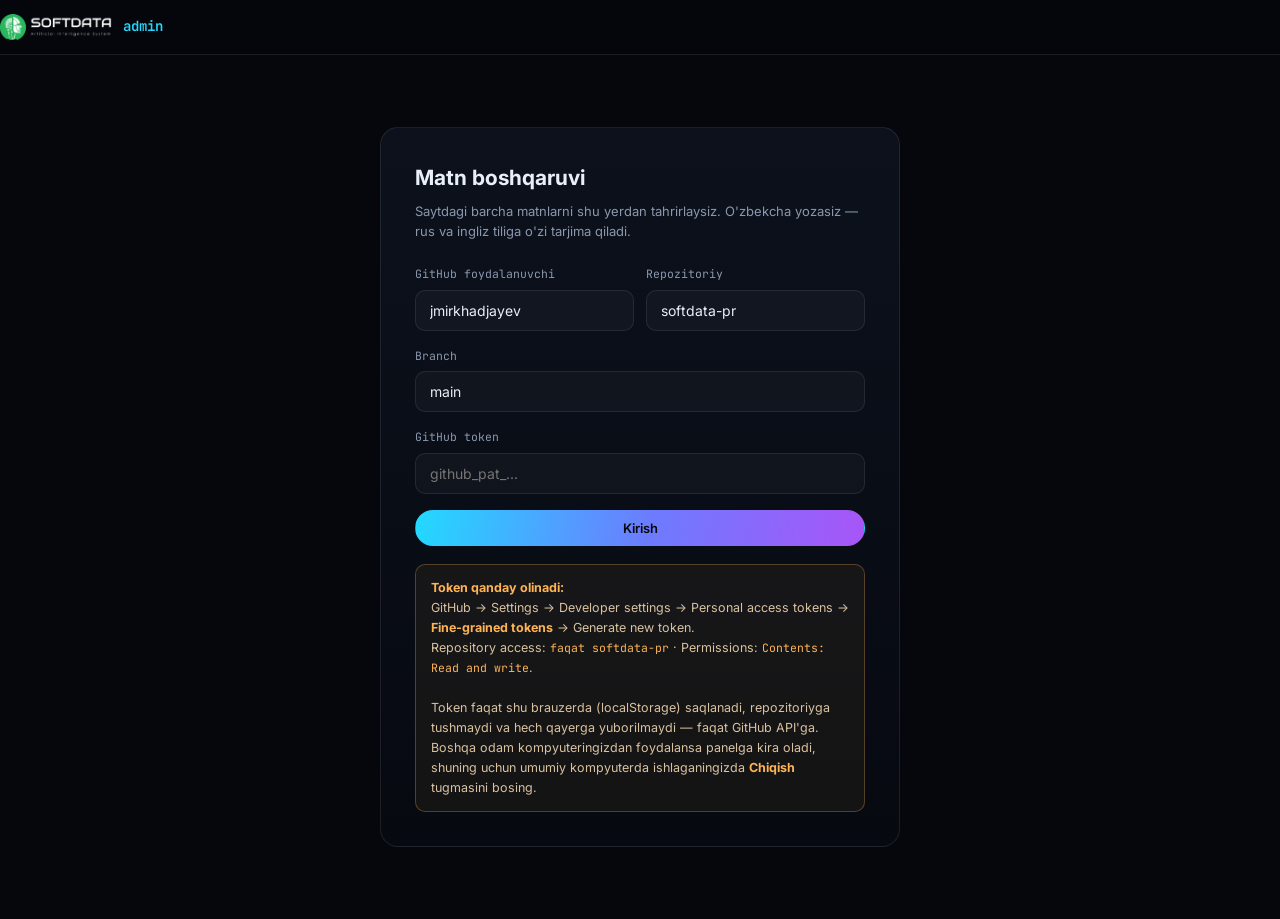
==== admin.html @ bf38b9a5 "SoftData — Avtomatlashtirish, xavfsizlik, parking va integratsiya" ====
<!DOCTYPE html>
<html lang="uz">
<head>
<meta charset="UTF-8">
<meta name="viewport" content="width=device-width, initial-scale=1.0">
<meta name="robots" content="noindex, nofollow">
<title>Matn boshqaruvi — SoftData admin</title>
<meta name="theme-color" content="#05070C">
<meta name="color-scheme" content="dark">
<link rel="preconnect" href="https://fonts.googleapis.com">
<link rel="preconnect" href="https://fonts.gstatic.com" crossorigin>
<link href="https://fonts.googleapis.com/css2?family=Inter:wght@400;500;600&family=JetBrains+Mono:wght@400;500;600&display=swap" rel="stylesheet">
<link rel="stylesheet" href="assets/css/admin.css">
</head>
<body>

<header class="topbar">
  <div class="wrap topbar-in">
    <span class="brand">
      <img src="assets/media/softdata-logo-mark.png" alt="SoftData">
      <b>admin</b>
    </span>
    <span class="counter" id="repoLabel"></span>
    <span class="spacer"></span>
    <span id="topActions" style="display:none; gap:10px; align-items:center;">
      <button class="btn btn-ghost btn-sm" id="reloadBtn" type="button">Qayta yuklash</button>
      <button class="btn btn-ghost btn-sm btn-danger" id="logoutBtn" type="button">Chiqish</button>
    </span>
  </div>
</header>

<!-- ===== LOGIN ===== -->
<section class="screen is-on" id="loginScreen">
  <div class="wrap">
    <div class="login">
      <h1>Matn boshqaruvi</h1>
      <p class="sub">Saytdagi barcha matnlarni shu yerdan tahrirlaysiz. O'zbekcha yozasiz — rus va ingliz tiliga o'zi tarjima qiladi.</p>

      <div class="row-2">
        <div class="field">
          <label for="inOwner">GitHub foydalanuvchi</label>
          <input type="text" id="inOwner" value="jmirkhadjayev" spellcheck="false">
        </div>
        <div class="field">
          <label for="inRepo">Repozitoriy</label>
          <input type="text" id="inRepo" value="softdata-pr" spellcheck="false">
        </div>
      </div>
      <div class="field">
        <label for="inBranch">Branch</label>
        <input type="text" id="inBranch" value="main" spellcheck="false">
      </div>
      <div class="field">
        <label for="inToken">GitHub token</label>
        <input type="password" id="inToken" placeholder="github_pat_..." spellcheck="false" autocomplete="off">
      </div>

      <button class="btn btn-primary" id="loginBtn" type="button" style="width:100%; justify-content:center;">Kirish</button>

      <div class="note">
        <b>Token qanday olinadi:</b><br>
        GitHub → Settings → Developer settings → Personal access tokens → <b>Fine-grained tokens</b> → Generate new token.
        <br>Repository access: <code>faqat softdata-pr</code> · Permissions: <code>Contents: Read and write</code>.
        <br><br>
        Token faqat shu brauzerda (localStorage) saqlanadi, repozitoriyga tushmaydi va hech qayerga yuborilmaydi —
        faqat GitHub API'ga. Boshqa odam kompyuteringizdan foydalansa panelga kira oladi, shuning uchun
        umumiy kompyuterda ishlaganingizda <b>Chiqish</b> tugmasini bosing.
      </div>
    </div>
  </div>
</section>

<!-- ===== EDITOR ===== -->
<section class="screen" id="editorScreen">
  <div class="wrap">
    <div class="toolbar">
      <input class="search" id="search" type="search" placeholder="Matn ichidan qidirish..." spellcheck="false">
      <select class="sel" id="filter">
        <option value="">Barcha sahifalar</option>
        <option value="__dirty">Faqat o'zgarganlar</option>
      </select>
      <span class="counter" id="counter"></span>
      <span class="spacer"></span>
      <button class="btn" id="trAllBtn" type="button">O'zgarganlarni tarjima qilish</button>
      <button class="btn btn-primary" id="saveBtn" type="button" disabled>Saqlash va saytga chiqarish</button>
    </div>

    <div id="list"></div>
  </div>
</section>

<div class="bar" id="bar">
  <span class="sp" id="barSpin" style="display:none"></span>
  <span id="barText"></span>
</div>

<script src="assets/js/admin.js"></script>
</body>
</html>
---- assets/css/admin.css ----
/* ===========================================================
   SoftData — admin panel (matn boshqaruvi)
   Saytning dark palitrasi, lekin mustaqil fayl: admin sahifa
   asosiy style.css ni yuklamaydi.
   =========================================================== */

:root {
  --bg: #05070C;
  --bg-2: #080C14;
  --surface: rgba(255, 255, 255, 0.028);
  --surface-2: rgba(255, 255, 255, 0.05);
  --text: #E9EFF8;
  --muted: #8A97AD;
  --border: rgba(255, 255, 255, 0.085);
  --border-strong: rgba(255, 255, 255, 0.16);
  --accent: #22D9FF;
  --accent-2: #7C5CFF;
  --ok: #34E0A1;
  --warn: #FFB454;
  --err: #FF6B6B;
  --grad: linear-gradient(100deg, #22D9FF 0%, #6C7CFF 52%, #A855F7 100%);
  --mono: "JetBrains Mono", Consolas, monospace;
  --body: "Inter", "Segoe UI", Arial, sans-serif;
  --ease: cubic-bezier(0.22, 1, 0.36, 1);
}

* { box-sizing: border-box; margin: 0; padding: 0; }
body {
  background: var(--bg);
  color: var(--text);
  font-family: var(--body);
  font-size: 14px;
  line-height: 1.55;
  -webkit-font-smoothing: antialiased;
}
a { color: var(--accent); text-decoration: none; }
button { font-family: inherit; cursor: pointer; }
input, textarea, select { font-family: inherit; font-size: inherit; }

/* ---------- shell ---------- */
.wrap { max-width: 1400px; margin: 0 auto; padding: 0 20px; }

.topbar {
  position: sticky;
  top: 0;
  z-index: 20;
  border-bottom: 1px solid var(--border);
  background: rgba(5, 7, 12, 0.94);
  backdrop-filter: blur(14px);
}
.topbar-in {
  display: flex;
  align-items: center;
  gap: 16px;
  padding: 14px 0;
  flex-wrap: wrap;
}
.brand { display: flex; align-items: center; gap: 10px; font-family: var(--mono); font-size: 14px; }
.brand img { height: 26px; width: auto; display: block; }
.brand b { color: var(--accent); font-weight: 600; }
.spacer { margin-left: auto; }

/* ---------- buttons ---------- */
.btn {
  display: inline-flex;
  align-items: center;
  gap: 8px;
  padding: 9px 16px;
  border: 1px solid var(--border);
  border-radius: 999px;
  background: var(--surface);
  color: var(--text);
  font-size: 13px;
  font-weight: 500;
  white-space: nowrap;
  transition: border-color 0.2s var(--ease), background 0.2s var(--ease),
              transform 0.2s var(--ease), opacity 0.2s;
}
.btn:hover:not(:disabled) { border-color: rgba(34, 217, 255, 0.5); transform: translateY(-1px); }
.btn:disabled { opacity: 0.42; cursor: not-allowed; }
.btn-primary { background: var(--grad); border-color: transparent; color: #04070D; font-weight: 600; }
.btn-primary:hover:not(:disabled) { filter: brightness(1.08); }
.btn-ghost { background: transparent; }
.btn-sm { padding: 5px 11px; font-size: 12px; }
.btn-danger { color: var(--err); border-color: rgba(255, 107, 107, 0.3); }

/* ---------- screens ---------- */
.screen { display: none; }
.screen.is-on { display: block; }

/* login */
.login {
  max-width: 520px;
  margin: 8vh auto;
  padding: 34px;
  border: 1px solid var(--border);
  border-radius: 18px;
  background: linear-gradient(180deg, rgba(13, 19, 30, 0.9), rgba(7, 10, 17, 0.92));
}
.login h1 { font-size: 21px; margin-bottom: 6px; }
.login .sub { color: var(--muted); font-size: 13px; margin-bottom: 24px; }
.field { margin-bottom: 16px; }
.field label { display: block; font-family: var(--mono); font-size: 11.5px; color: var(--muted); margin-bottom: 7px; }
.field input {
  width: 100%;
  padding: 11px 14px;
  border: 1px solid var(--border);
  border-radius: 10px;
  background: rgba(255, 255, 255, 0.03);
  color: var(--text);
}
.field input:focus { outline: none; border-color: rgba(34, 217, 255, 0.5); box-shadow: 0 0 0 3px rgba(34, 217, 255, 0.1); }
.row-2 { display: grid; grid-template-columns: 1fr 1fr; gap: 12px; }
.note {
  margin-top: 18px;
  padding: 13px 15px;
  border: 1px solid rgba(255, 180, 84, 0.28);
  border-radius: 10px;
  background: rgba(255, 180, 84, 0.06);
  color: #D9C2A0;
  font-size: 12.5px;
  line-height: 1.6;
}
.note b { color: var(--warn); }
.note code { font-family: var(--mono); font-size: 11.5px; color: var(--warn); }

/* ---------- toolbar ---------- */
.toolbar {
  display: flex;
  align-items: center;
  gap: 10px;
  padding: 14px 0;
  flex-wrap: wrap;
}
.search {
  flex: 1;
  min-width: 220px;
  padding: 9px 15px;
  border: 1px solid var(--border);
  border-radius: 999px;
  background: rgba(255, 255, 255, 0.03);
  color: var(--text);
  font-size: 13px;
}
.search:focus { outline: none; border-color: rgba(34, 217, 255, 0.45); }
.sel {
  padding: 9px 13px;
  border: 1px solid var(--border);
  border-radius: 999px;
  background: var(--bg-2);
  color: var(--text);
  font-size: 13px;
}
.counter { font-family: var(--mono); font-size: 12px; color: var(--muted); }
.counter b { color: var(--accent); }
.counter .dirty { color: var(--warn); }

/* ---------- groups ---------- */
.group { margin-bottom: 26px; }
.group-head {
  display: flex;
  align-items: center;
  gap: 10px;
  padding: 10px 0;
  font-family: var(--mono);
  font-size: 12px;
  color: var(--muted);
  border-bottom: 1px solid var(--border);
  position: sticky;
  top: 61px;
  background: var(--bg);
  z-index: 10;
}
.group-head .g-file { color: var(--accent); }
.group-head .g-count { margin-left: auto; opacity: 0.6; }

/* ---------- rows ---------- */
.item {
  display: grid;
  grid-template-columns: 190px 1fr;
  gap: 18px;
  padding: 16px 0;
  border-bottom: 1px solid var(--border);
}
.item.is-dirty { background: rgba(255, 180, 84, 0.035); }
.item-meta { font-family: var(--mono); font-size: 11px; color: var(--muted); line-height: 1.6; word-break: break-word; }
.item-meta .tag { color: var(--accent-2); }
.item-meta .warn { color: var(--warn); }
.item-langs { display: grid; grid-template-columns: repeat(3, 1fr); gap: 12px; }
.lang { display: flex; flex-direction: column; gap: 6px; }
.lang-head { display: flex; align-items: center; gap: 8px; font-family: var(--mono); font-size: 10.5px; color: var(--muted); }
.lang-head .code { color: var(--accent); font-weight: 600; }
.lang textarea {
  width: 100%;
  min-height: 74px;
  padding: 10px 12px;
  border: 1px solid var(--border);
  border-radius: 9px;
  background: rgba(255, 255, 255, 0.028);
  color: var(--text);
  font-size: 13px;
  line-height: 1.5;
  resize: vertical;
  transition: border-color 0.2s ease;
}
.lang textarea:focus { outline: none; border-color: rgba(34, 217, 255, 0.45); }
.lang.src textarea { border-color: rgba(34, 217, 255, 0.22); }
.lang textarea.changed { border-color: rgba(255, 180, 84, 0.55); }
.lang textarea.translating { opacity: 0.5; }

/* ---------- status / toast ---------- */
.bar {
  position: fixed;
  left: 50%;
  bottom: 22px;
  transform: translateX(-50%) translateY(20px);
  z-index: 60;
  display: flex;
  align-items: center;
  gap: 12px;
  padding: 11px 20px;
  border: 1px solid var(--border);
  border-radius: 999px;
  background: rgba(11, 16, 24, 0.97);
  backdrop-filter: blur(14px);
  box-shadow: 0 20px 50px -20px rgba(0, 0, 0, 0.9);
  font-size: 13px;
  opacity: 0;
  pointer-events: none;
  transition: opacity 0.3s var(--ease), transform 0.3s var(--ease);
}
.bar.is-on { opacity: 1; transform: translateX(-50%) translateY(0); pointer-events: auto; }
.bar.ok { border-color: rgba(52, 224, 161, 0.4); }
.bar.err { border-color: rgba(255, 107, 107, 0.45); }
.bar .sp {
  width: 14px; height: 14px;
  border: 2px solid rgba(34, 217, 255, 0.25);
  border-top-color: var(--accent);
  border-radius: 50%;
  animation: spin 0.7s linear infinite;
}
@keyframes spin { to { transform: rotate(360deg); } }

.empty { padding: 60px 0; text-align: center; color: var(--muted); }

@media (max-width: 1080px) {
  .item { grid-template-columns: 1fr; gap: 10px; }
  .item-langs { grid-template-columns: 1fr; }
  .group-head { top: 0; }
}
@media (prefers-reduced-motion: reduce) {
  * { animation-duration: 0.01ms !important; transition-duration: 0.01ms !important; }
}
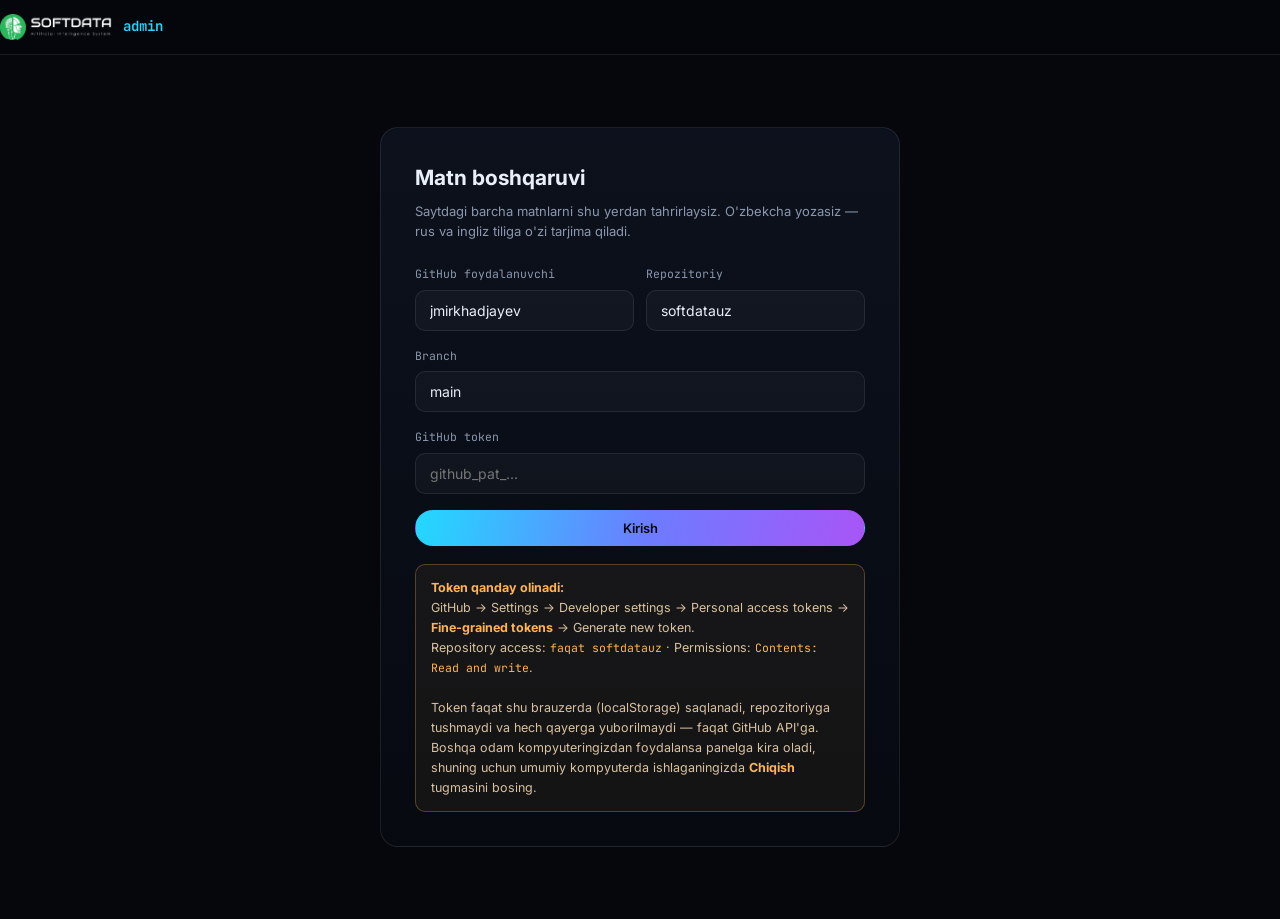
==== commit 40ce02b4: "Update repository references to softdatauz" ====
--- a/admin.html
+++ b/admin.html
@@ -43,7 +43,7 @@
         </div>
         <div class="field">
           <label for="inRepo">Repozitoriy</label>
-          <input type="text" id="inRepo" value="softdata-pr" spellcheck="false">
+          <input type="text" id="inRepo" value="softdatauz" spellcheck="false">
         </div>
       </div>
       <div class="field">
@@ -60,7 +60,7 @@
       <div class="note">
         <b>Token qanday olinadi:</b><br>
         GitHub → Settings → Developer settings → Personal access tokens → <b>Fine-grained tokens</b> → Generate new token.
-        <br>Repository access: <code>faqat softdata-pr</code> · Permissions: <code>Contents: Read and write</code>.
+        <br>Repository access: <code>faqat softdatauz</code> · Permissions: <code>Contents: Read and write</code>.
         <br><br>
         Token faqat shu brauzerda (localStorage) saqlanadi, repozitoriyga tushmaydi va hech qayerga yuborilmaydi —
         faqat GitHub API'ga. Boshqa odam kompyuteringizdan foydalansa panelga kira oladi, shuning uchun
